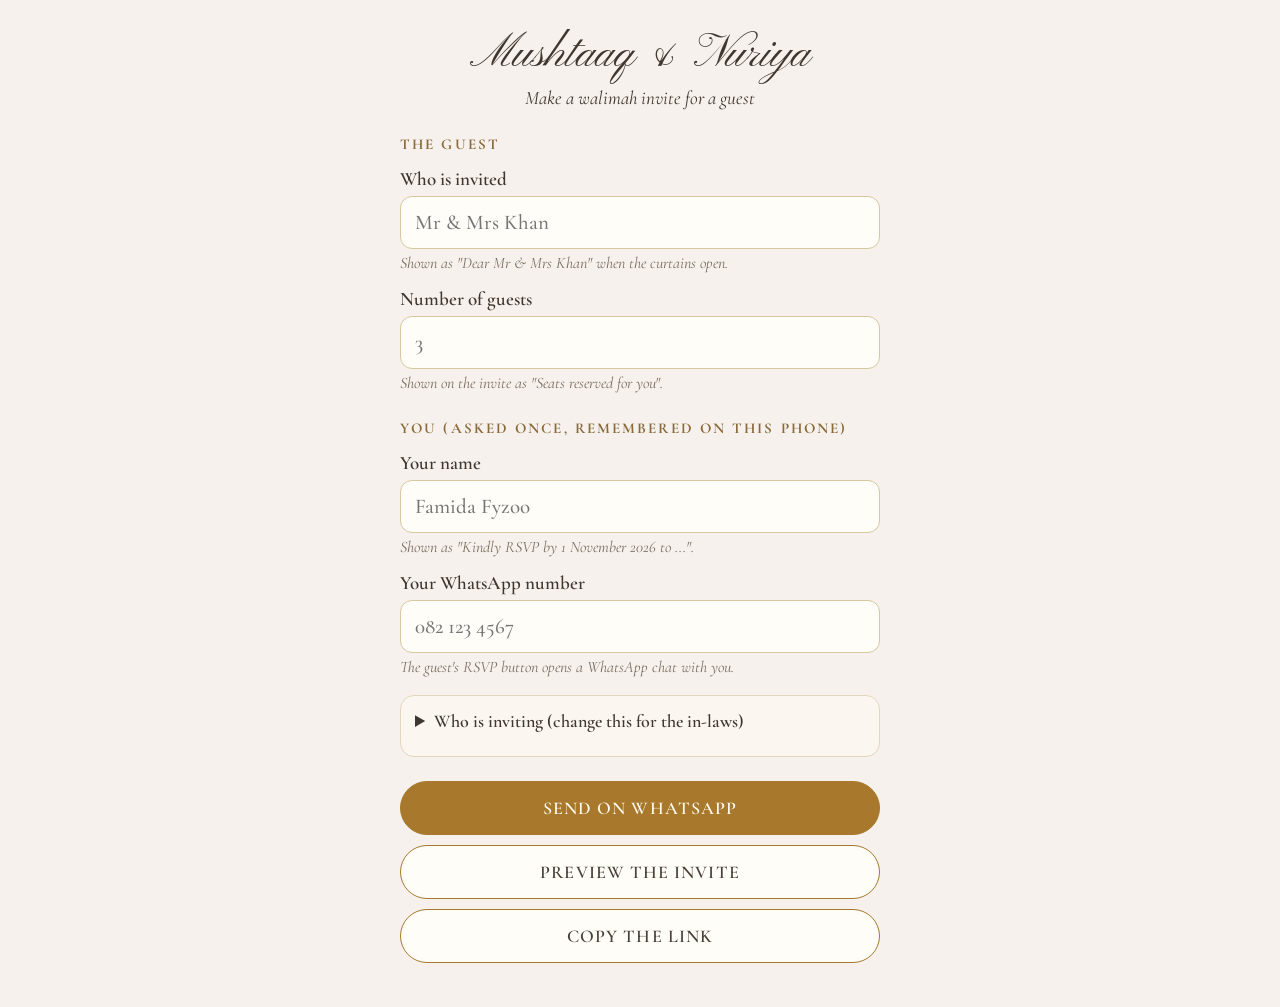
==== make.html @ f54896b0 "Walimah invite: the guest page, the invite maker and the film" ====
<!doctype html><html><head><meta charset="utf-8"><meta name="viewport" content="width=device-width,initial-scale=1"><meta name="robots" content="noindex,nofollow"><link rel="icon" href="data:image/svg+xml,%3Csvg xmlns=%22http://www.w3.org/2000/svg%22 viewBox=%220 0 100 100%22%3E%3Ctext y=%22.9em%22 font-size=%2290%22%3E%F0%9F%8C%B8%3C/text%3E%3C/svg%3E">
<title>Make a walimah invite</title>
<link href="https://fonts.googleapis.com/css2?family=Pinyon+Script&family=Cormorant+Garamond:ital,wght@0,500;0,600;1,500&display=swap" rel="stylesheet">
<style>
body{margin:0;background:#f6f1ec;font-family:'Cormorant Garamond',serif;color:#3f3631;font-size:19px}
.w{max-width:480px;margin:0 auto;padding:26px 20px 44px}
h1{font-family:'Pinyon Script',cursive;font-weight:400;font-size:46px;margin:0;text-align:center}
p.s{text-align:center;margin:2px 0 20px;font-style:italic;font-size:19px}
h2{font-size:15px;letter-spacing:.14em;text-transform:uppercase;margin:26px 0 4px;color:#8a6a3a}
label{display:block;font-weight:600;font-size:19px;margin:14px 0 6px}
input{width:100%;box-sizing:border-box;font:500 21px 'Cormorant Garamond',serif;padding:13px 14px;border:1px solid #d8c79f;border-radius:12px;background:#fffdf8;color:#2f2621}
small{display:block;font-style:italic;color:#7a6d62;margin-top:4px;font-size:16px}
details{margin-top:18px;border:1px solid #e3d6bd;border-radius:14px;padding:4px 14px 14px;background:#fbf7f0}
summary{cursor:pointer;font-weight:600;padding:10px 0;font-size:18px}
.btns{display:grid;gap:10px;margin-top:24px}
a.b,button.b{display:block;text-align:center;font:600 18px 'Cormorant Garamond',serif;letter-spacing:.06em;text-transform:uppercase;padding:15px;border-radius:999px;text-decoration:none;border:1px solid #a8792c;color:#4a403a;background:#fffdf8;cursor:pointer}
a.wa{background:#a8792c;color:#fffaf0}
#ok{display:none;text-align:center;font-style:italic;margin-top:8px;word-break:break-all}
.reset{background:none;border:0;color:#8a6a3a;font:italic 16px 'Cormorant Garamond',serif;text-decoration:underline;cursor:pointer;padding:6px 0}
</style></head><body><div class="w">
<h1>Mushtaaq &amp; Nuriya</h1><p class="s">Make a walimah invite for a guest</p>
<h2>The guest</h2>
<label for="to">Who is invited</label><input id="to" placeholder="Mr &amp; Mrs Khan" autocomplete="off"><small>Shown as "Dear Mr &amp; Mrs Khan" when the curtains open.</small>
<label for="seats">Number of guests</label><input id="seats" inputmode="numeric" placeholder="3"><small>Shown on the invite as "Seats reserved for you".</small>
<h2>You (asked once, remembered on this phone)</h2>
<label for="rsvp">Your name</label><input id="rsvp" placeholder="Famida Fyzoo"><small>Shown as "Kindly RSVP by 1 November 2026 to ...".</small>
<label for="tel">Your WhatsApp number</label><input id="tel" inputmode="tel" placeholder="082 123 4567"><small>The guest's RSVP button opens a WhatsApp chat with you.</small>
<details id="who"><summary>Who is inviting (change this for the in-laws)</summary>
<label for="host">Hosts</label><input id="host">
<label for="l1">Invitation, line 1</label><input id="l1">
<label for="l2">Invitation, line 2</label><input id="l2">
<label for="sig">Signed</label><input id="sig">
<button class="reset" id="reset" type="button">Put back the Fyzoo wording</button>
</details>
<div class="btns"><a class="b wa" id="send" href="#">Send on WhatsApp</a><a class="b" id="view" href="#" target="_blank">Preview the invite</a><button class="b" id="copy">Copy the link</button></div>
<div id="ok"></div>
</div><script>
const D = { host: "Mr & Mrs Fyzoo", l1: "cordially invite you to the Walimah", l2: "of their son", sig: "The Fyzoo Family" };
const kept = ["rsvp", "tel", "host", "l1", "l2", "sig"], all = ["to", "seats", ...kept];
const $ = (k) => document.getElementById(k);
for (const k of kept) { const v = localStorage.getItem("walimah-" + k); $(k).value = v !== null ? v : (D[k] || ""); }
const link = () => { const u = new URL("index.html", location.href);
  for (const k of all) { const v = $(k).value.trim(); if (v && v !== D[k]) u.searchParams.set(k, v); else if (!v && D[k]) u.searchParams.set(k, ""); }
  return u.toString(); };
const upd = () => { for (const k of kept) localStorage.setItem("walimah-" + k, $(k).value.trim());
  const to = $("to").value.trim();
  const msg = "Assalamu alaikum" + (to ? " " + to : "") + ". With great joy we invite you to the walimah of Muhammed Mushtaaq & Nuriya on Sunday 13 December 2026, after Maghrib, in Laudium. Tap to open your invitation: " + link();
  $("send").href = "https://wa.me/?text=" + encodeURIComponent(msg); $("view").href = link(); };
all.forEach((k) => $(k).addEventListener("input", upd)); upd();
$("reset").onclick = () => { for (const k of ["host", "l1", "l2", "sig"]) $(k).value = D[k]; upd(); };
$("copy").onclick = async () => { const ok = $("ok"); try { await navigator.clipboard.writeText(link()); ok.textContent = "Link copied."; } catch (e) { ok.textContent = link(); } ok.style.display = "block"; };
</script></body></html>
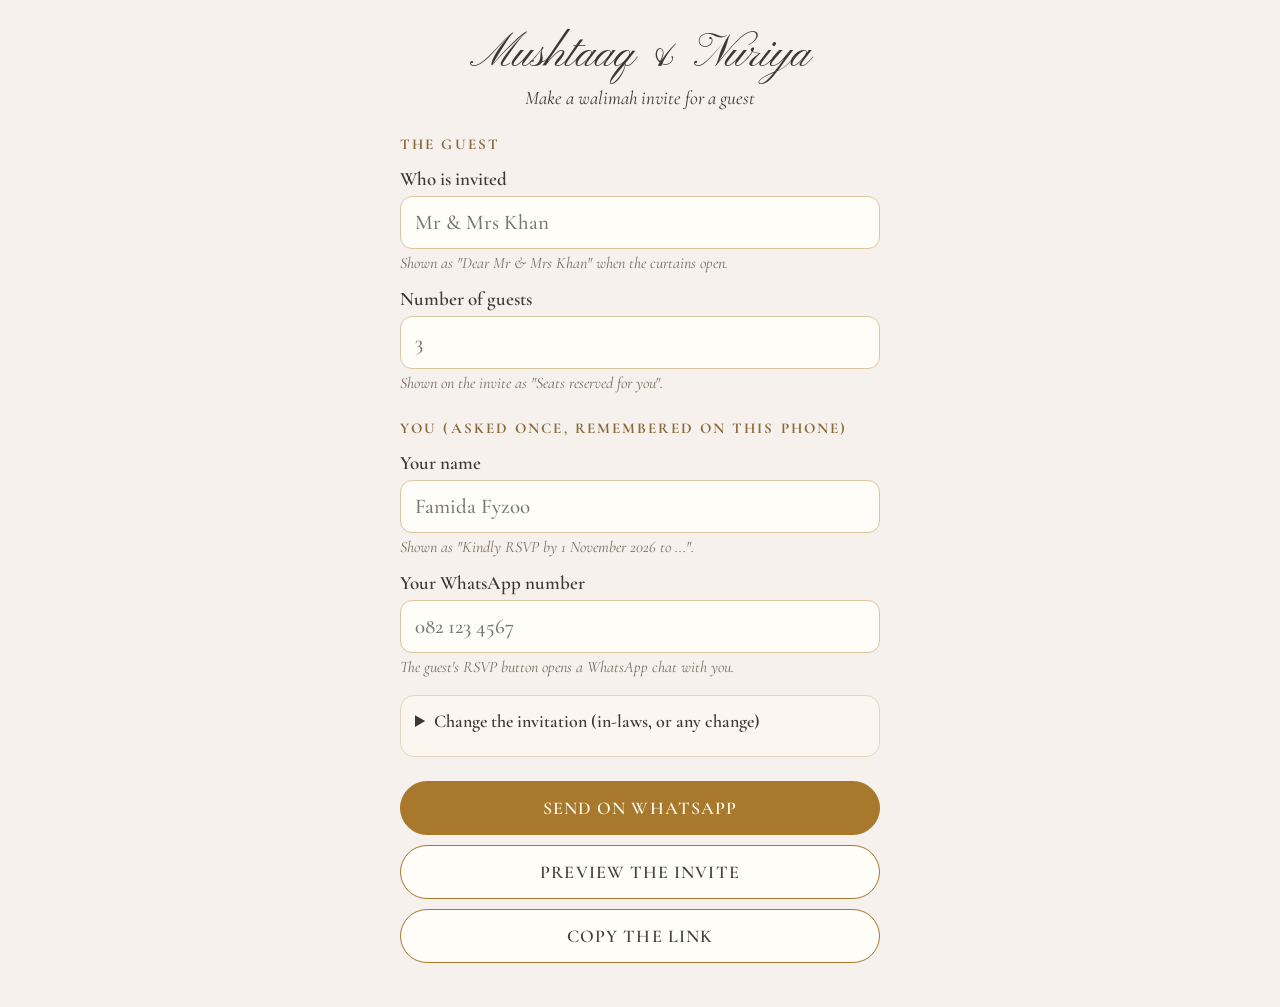
==== commit 5a47fddf: "Everything editable, flower stands, no text cut off" ====
--- a/make.html
+++ b/make.html
@@ -25,18 +25,38 @@
 <h2>You (asked once, remembered on this phone)</h2>
 <label for="rsvp">Your name</label><input id="rsvp" placeholder="Famida Fyzoo"><small>Shown as "Kindly RSVP by 1 November 2026 to ...".</small>
 <label for="tel">Your WhatsApp number</label><input id="tel" inputmode="tel" placeholder="082 123 4567"><small>The guest's RSVP button opens a WhatsApp chat with you.</small>
-<details id="who"><summary>Who is inviting (change this for the in-laws)</summary>
+<details id="who"><summary>Change the invitation (in-laws, or any change)</summary>
+<small>Everything you change here is remembered on this phone. The ayahs and their meanings stay as they are.</small>
+<h2>Who is inviting</h2>
 <label for="host">Hosts</label><input id="host">
 <label for="l1">Invitation, line 1</label><input id="l1">
 <label for="l2">Invitation, line 2</label><input id="l2">
+<h2>The couple</h2>
+<label for="groom">First name on the board</label><input id="groom">
+<label for="bride">Second name on the board</label><input id="bride">
+<label for="short1">First name on the curtains</label><input id="short1">
+<label for="short2">Second name on the curtains</label><input id="short2">
+<label for="welcome">Words above the names on the curtains</label><input id="welcome">
+<h2>Date and time</h2>
+<label for="day">Day</label><input id="day">
+<label for="date">Date</label><input id="date">
+<label for="year">Year</label><input id="year">
+<label for="time">Time</label><input id="time">
+<label for="rsvpby">RSVP by</label><input id="rsvpby">
+<h2>Venue and dress</h2>
+<label for="venue1">Venue, line 1</label><input id="venue1">
+<label for="venue2">Venue, line 2</label><input id="venue2"><small>The guest's Directions button searches for these two lines.</small>
+<label for="dress">Dress code</label><input id="dress">
+<h2>The ending</h2>
+<label for="closing">Closing words</label><input id="closing">
 <label for="sig">Signed</label><input id="sig">
-<button class="reset" id="reset" type="button">Put back the Fyzoo wording</button>
+<button class="reset" id="reset" type="button">Put back the original wording</button>
 </details>
 <div class="btns"><a class="b wa" id="send" href="#">Send on WhatsApp</a><a class="b" id="view" href="#" target="_blank">Preview the invite</a><button class="b" id="copy">Copy the link</button></div>
 <div id="ok"></div>
-</div><script>
-const D = { host: "Mr & Mrs Fyzoo", l1: "cordially invite you to the Walimah", l2: "of their son", sig: "The Fyzoo Family" };
-const kept = ["rsvp", "tel", "host", "l1", "l2", "sig"], all = ["to", "seats", ...kept];
+</div><script src="anim3.js"></script><script>
+const D = INVITE.D; // the same defaults as the invite itself
+const kept = ["rsvp", "tel", ...Object.keys(D)], all = ["to", "seats", ...kept];
 const $ = (k) => document.getElementById(k);
 for (const k of kept) { const v = localStorage.getItem("walimah-" + k); $(k).value = v !== null ? v : (D[k] || ""); }
 const link = () => { const u = new URL("index.html", location.href);
@@ -44,9 +64,10 @@
   return u.toString(); };
 const upd = () => { for (const k of kept) localStorage.setItem("walimah-" + k, $(k).value.trim());
   const to = $("to").value.trim();
-  const msg = "Assalamu alaikum" + (to ? " " + to : "") + ". With great joy we invite you to the walimah of Muhammed Mushtaaq & Nuriya on Sunday 13 December 2026, after Maghrib, in Laudium. Tap to open your invitation: " + link();
+  const f = (k) => $(k).value.trim() || D[k];
+  const msg = "Assalamu alaikum" + (to ? " " + to : "") + ". With great joy we invite you to the walimah of " + f("groom") + " & " + f("bride") + " on " + f("day") + " " + f("date") + " " + f("year") + ", " + f("time") + ", at " + f("venue1") + ", " + f("venue2") + ". Tap to open your invitation: " + link();
   $("send").href = "https://wa.me/?text=" + encodeURIComponent(msg); $("view").href = link(); };
 all.forEach((k) => $(k).addEventListener("input", upd)); upd();
-$("reset").onclick = () => { for (const k of ["host", "l1", "l2", "sig"]) $(k).value = D[k]; upd(); };
+$("reset").onclick = () => { for (const k of Object.keys(D)) $(k).value = D[k]; upd(); };
 $("copy").onclick = async () => { const ok = $("ok"); try { await navigator.clipboard.writeText(link()); ok.textContent = "Link copied."; } catch (e) { ok.textContent = link(); } ok.style.display = "block"; };
 </script></body></html>
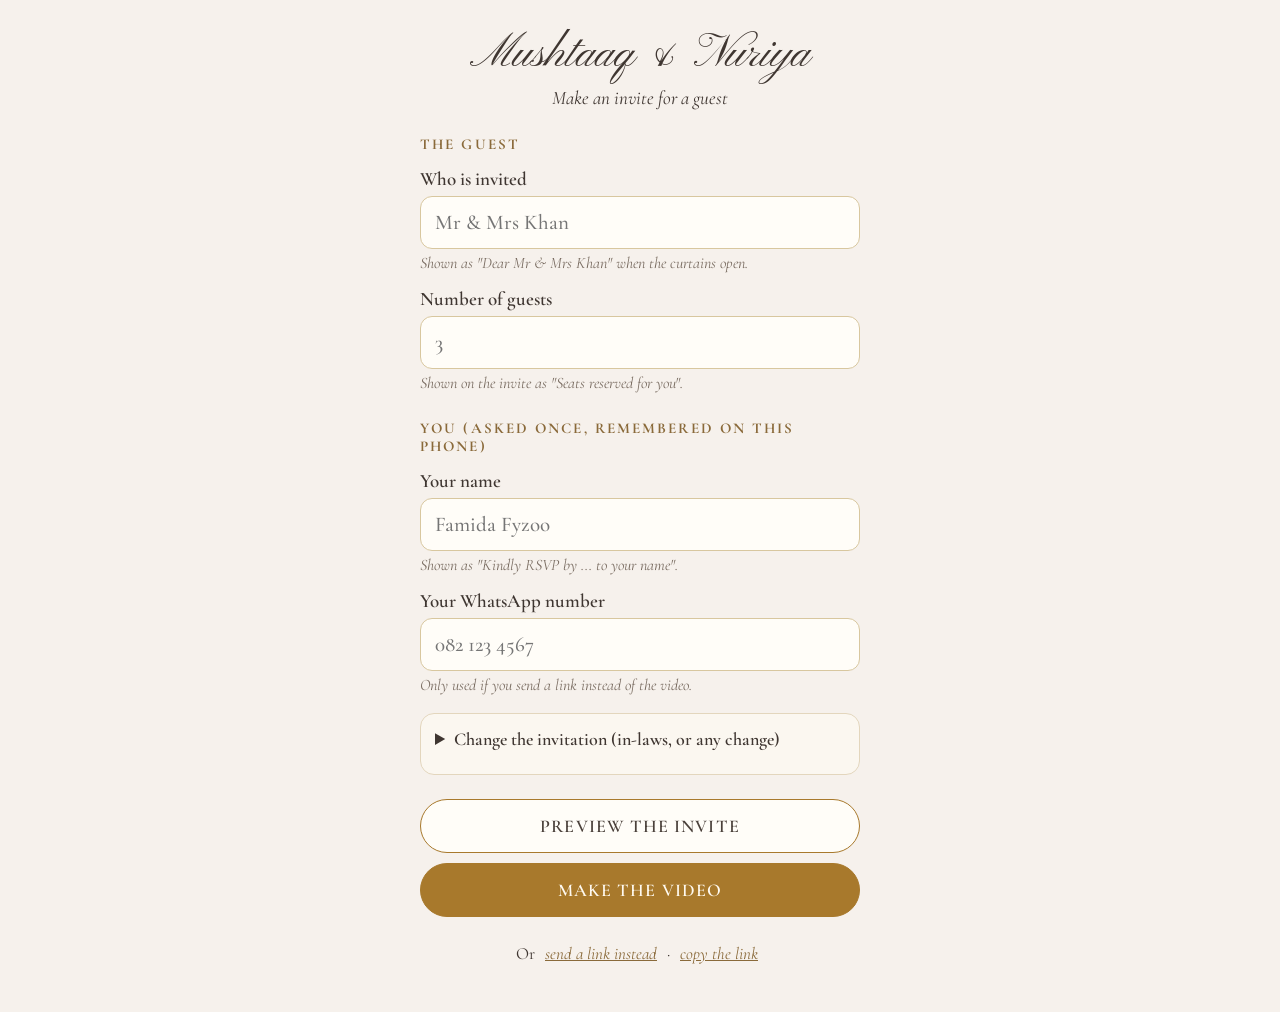
==== commit 7ab76a57: "Make the video on the phone (preview, download, send the file), in-laws' wedding wording, Mr & Mrs l" ====
--- a/make.html
+++ b/make.html
@@ -1,6 +1,6 @@
 <!doctype html><html><head><meta charset="utf-8"><meta name="viewport" content="width=device-width,initial-scale=1"><meta name="robots" content="noindex,nofollow"><link rel="icon" href="data:image/svg+xml,%3Csvg xmlns=%22http://www.w3.org/2000/svg%22 viewBox=%220 0 100 100%22%3E%3Ctext y=%22.9em%22 font-size=%2290%22%3E%F0%9F%8C%B8%3C/text%3E%3C/svg%3E">
-<title>Make a walimah invite</title>
-<link href="https://fonts.googleapis.com/css2?family=Pinyon+Script&family=Cormorant+Garamond:ital,wght@0,500;0,600;1,500&display=swap" rel="stylesheet">
+<title>Make an invite</title>
+<link href="https://fonts.googleapis.com/css2?family=Scheherazade+New:wght@400;600&family=Pinyon+Script&family=Cormorant+Garamond:ital,wght@0,400;0,500;0,600;1,400;1,500;1,600&family=Cinzel:wght@400;500;600&family=Playfair+Display&display=block" rel="stylesheet"><link rel="stylesheet" href="anim3.css">
 <style>
 body{margin:0;background:#f6f1ec;font-family:'Cormorant Garamond',serif;color:#3f3631;font-size:19px}
 .w{max-width:480px;margin:0 auto;padding:26px 20px 44px}
@@ -9,24 +9,35 @@
 h2{font-size:15px;letter-spacing:.14em;text-transform:uppercase;margin:26px 0 4px;color:#8a6a3a}
 label{display:block;font-weight:600;font-size:19px;margin:14px 0 6px}
 input{width:100%;box-sizing:border-box;font:500 21px 'Cormorant Garamond',serif;padding:13px 14px;border:1px solid #d8c79f;border-radius:12px;background:#fffdf8;color:#2f2621}
+input.need{border-color:#c0392b;background:#fff6f4}
 small{display:block;font-style:italic;color:#7a6d62;margin-top:4px;font-size:16px}
+small.warn{color:#b03a2e;font-weight:600}
 details{margin-top:18px;border:1px solid #e3d6bd;border-radius:14px;padding:4px 14px 14px;background:#fbf7f0}
 summary{cursor:pointer;font-weight:600;padding:10px 0;font-size:18px}
+.presets{display:grid;grid-template-columns:1fr 1fr;gap:8px;margin:8px 0 4px}
 .btns{display:grid;gap:10px;margin-top:24px}
-a.b,button.b{display:block;text-align:center;font:600 18px 'Cormorant Garamond',serif;letter-spacing:.06em;text-transform:uppercase;padding:15px;border-radius:999px;text-decoration:none;border:1px solid #a8792c;color:#4a403a;background:#fffdf8;cursor:pointer}
-a.wa{background:#a8792c;color:#fffaf0}
+a.b,button.b{display:block;width:100%;box-sizing:border-box;text-align:center;font:600 18px 'Cormorant Garamond',serif;letter-spacing:.06em;text-transform:uppercase;padding:15px;border-radius:999px;text-decoration:none;border:1px solid #a8792c;color:#4a403a;background:#fffdf8;cursor:pointer}
+.presets button.b{font-size:15px;padding:12px 8px;letter-spacing:.03em}
+a.wa,button.wa{background:#a8792c;color:#fffaf0}
+button.b:disabled{opacity:.5}
+#progress{display:none;margin-top:14px;text-align:center;font-style:italic}
+#bar{height:10px;border-radius:99px;background:#eadfca;overflow:hidden;margin:8px 0}#bar i{display:block;height:100%;width:0;background:#a8792c;transition:width .3s}
+#result{display:none;margin-top:16px}
+#result video{width:100%;border-radius:14px;background:#000;display:block}
 #ok{display:none;text-align:center;font-style:italic;margin-top:8px;word-break:break-all}
+.alt{margin-top:22px;text-align:center;font-size:17px}.alt a,.alt button{color:#8a6a3a;background:none;border:0;font:italic 17px 'Cormorant Garamond',serif;text-decoration:underline;cursor:pointer;padding:4px 6px}
 .reset{background:none;border:0;color:#8a6a3a;font:italic 16px 'Cormorant Garamond',serif;text-decoration:underline;cursor:pointer;padding:6px 0}
 </style></head><body><div class="w">
-<h1>Mushtaaq &amp; Nuriya</h1><p class="s">Make a walimah invite for a guest</p>
+<h1>Mushtaaq &amp; Nuriya</h1><p class="s">Make an invite for a guest</p>
 <h2>The guest</h2>
 <label for="to">Who is invited</label><input id="to" placeholder="Mr &amp; Mrs Khan" autocomplete="off"><small>Shown as "Dear Mr &amp; Mrs Khan" when the curtains open.</small>
 <label for="seats">Number of guests</label><input id="seats" inputmode="numeric" placeholder="3"><small>Shown on the invite as "Seats reserved for you".</small>
 <h2>You (asked once, remembered on this phone)</h2>
-<label for="rsvp">Your name</label><input id="rsvp" placeholder="Famida Fyzoo"><small>Shown as "Kindly RSVP by 1 November 2026 to ...".</small>
-<label for="tel">Your WhatsApp number</label><input id="tel" inputmode="tel" placeholder="082 123 4567"><small>The guest's RSVP button opens a WhatsApp chat with you.</small>
+<label for="rsvp">Your name</label><input id="rsvp" placeholder="Famida Fyzoo"><small>Shown as "Kindly RSVP by ... to your name".</small>
+<label for="tel">Your WhatsApp number</label><input id="tel" inputmode="tel" placeholder="082 123 4567"><small>Only used if you send a link instead of the video.</small>
 <details id="who"><summary>Change the invitation (in-laws, or any change)</summary>
-<small>Everything you change here is remembered on this phone. The ayahs and their meanings stay as they are.</small>
+<small>Pick a starting point, then change anything. It's remembered on this phone. The ayahs and their meanings stay as they are.</small>
+<div class="presets"><button class="b" type="button" id="pFyzoo">Our walimah (Fyzoo)</button><button class="b" type="button" id="pAlli">The wedding (Alli)</button></div>
 <h2>Who is inviting</h2>
 <label for="host">Hosts</label><input id="host">
 <label for="l1">Invitation, line 1</label><input id="l1">
@@ -34,6 +45,8 @@
 <h2>The couple</h2>
 <label for="groom">First name on the board</label><input id="groom">
 <label for="bride">Second name on the board</label><input id="bride">
+<label for="note2a">Under the second name, line 1</label><input id="note2a"><small>For example "daughter of" or "son of".</small>
+<label for="note2b">Under the second name, line 2</label><input id="note2b"><small>For example "Mr &amp; Mrs Alli". Same size as the hosts.</small>
 <label for="short1">First name on the curtains</label><input id="short1">
 <label for="short2">Second name on the curtains</label><input id="short2">
 <label for="welcome">Words above the names on the curtains</label><input id="welcome">
@@ -45,29 +58,55 @@
 <label for="rsvpby">RSVP by</label><input id="rsvpby">
 <h2>Venue and dress</h2>
 <label for="venue1">Venue, line 1</label><input id="venue1">
-<label for="venue2">Venue, line 2</label><input id="venue2"><small>The guest's Directions button searches for these two lines.</small>
+<label for="venue2">Venue, line 2</label><input id="venue2">
 <label for="dress">Dress code</label><input id="dress">
 <h2>The ending</h2>
 <label for="closing">Closing words</label><input id="closing">
 <label for="sig">Signed</label><input id="sig">
-<button class="reset" id="reset" type="button">Put back the original wording</button>
+<small class="warn" id="need" style="display:none">Fill in the red boxes before you make the video.</small>
+<button class="reset" id="reset" type="button">Put back our walimah wording</button>
 </details>
-<div class="btns"><a class="b wa" id="send" href="#">Send on WhatsApp</a><a class="b" id="view" href="#" target="_blank">Preview the invite</a><button class="b" id="copy">Copy the link</button></div>
+<div class="btns"><a class="b" id="view" href="#" target="_blank">Preview the invite</a><button class="b wa" id="make">Make the video</button></div>
+<div id="progress">Making the video... keep this screen open<div id="bar"><i></i></div><span id="pct">0 s of 45</span></div>
+<div id="result"><video id="out" controls playsinline></video>
+<div class="btns"><button class="b wa" id="share">Send the video on WhatsApp</button><a class="b" id="save" download>Save the video to this phone</a></div></div>
+<div class="alt">Or <a id="send" href="#">send a link instead</a> · <button id="copy">copy the link</button></div>
 <div id="ok"></div>
-</div><script src="anim3.js"></script><script>
+</div>
+<script src="anim3.js"></script><script src="maker-video.js"></script><script>
 const D = INVITE.D; // the same defaults as the invite itself
+const ALLI = { host: "Mr & Mrs Alli", l1: "cordially invite you to the wedding", l2: "of their daughter", groom: "Nuriya", bride: "Muhammad Mushtaaq", note2a: "son of", note2b: "Mr & Mrs Fyzoo",
+  short1: "Nuriya", short2: "Mushtaaq", welcome: "Welcome to the wedding of", day: "Saturday", date: "12 December", year: "2026", time: "", venue1: "", venue2: "", sig: "The Alli Family" };
 const kept = ["rsvp", "tel", ...Object.keys(D)], all = ["to", "seats", ...kept];
 const $ = (k) => document.getElementById(k);
 for (const k of kept) { const v = localStorage.getItem("walimah-" + k); $(k).value = v !== null ? v : (D[k] || ""); }
-const link = () => { const u = new URL("index.html", location.href);
-  for (const k of all) { const v = $(k).value.trim(); if (v && v !== D[k]) u.searchParams.set(k, v); else if (!v && D[k]) u.searchParams.set(k, ""); }
-  return u.toString(); };
+// the words for the invite: anything that differs from our walimah wording (an emptied box shows nothing)
+const words = () => { const o = {}; for (const k of all) { if (k === "tel") continue; const v = $(k).value.trim(); if (v && v !== D[k]) o[k] = v; else if (!v && D[k]) o[k] = ""; } return o; };
+const link = () => { const u = new URL("index.html", location.href); const o = words(); for (const k in o) u.searchParams.set(k, o[k]); const t = $("tel").value.trim(); if (t) u.searchParams.set("tel", t); return u.toString(); };
+const f = (k) => $(k).value.trim() || D[k];
+const message = () => { const to = $("to").value.trim(); return "Assalamu alaikum" + (to ? " " + to : "") + ". With great joy we invite you to the " + (/wedding/i.test(f("l1")) ? "wedding" : "walimah") + " of " + f("groom") + " & " + f("bride") + " on " + f("day") + " " + f("date") + " " + f("year") + ($("time").value.trim() ? ", " + $("time").value.trim() : "") + ($("venue1").value.trim() ? ", at " + $("venue1").value.trim() + ($("venue2").value.trim() ? ", " + $("venue2").value.trim() : "") : "") + "."; };
 const upd = () => { for (const k of kept) localStorage.setItem("walimah-" + k, $(k).value.trim());
-  const to = $("to").value.trim();
-  const f = (k) => $(k).value.trim() || D[k];
-  const msg = "Assalamu alaikum" + (to ? " " + to : "") + ". With great joy we invite you to the walimah of " + f("groom") + " & " + f("bride") + " on " + f("day") + " " + f("date") + " " + f("year") + ", " + f("time") + ", at " + f("venue1") + ", " + f("venue2") + ". Tap to open your invitation: " + link();
-  $("send").href = "https://wa.me/?text=" + encodeURIComponent(msg); $("view").href = link(); };
+  let missing = false; for (const k of ["time", "venue1"]) { const bad = !$(k).value.trim(); $(k).classList.toggle("need", bad); missing = missing || bad; }
+  $("need").style.display = missing ? "block" : "none";
+  $("send").href = "https://wa.me/?text=" + encodeURIComponent(message() + " Tap to open your invitation: " + link()); $("view").href = link(); };
 all.forEach((k) => $(k).addEventListener("input", upd)); upd();
-$("reset").onclick = () => { for (const k of Object.keys(D)) $(k).value = D[k]; upd(); };
+const fill = (o) => { for (const k of Object.keys(D)) $(k).value = k in o ? o[k] : D[k]; upd(); };
+$("reset").onclick = () => fill({}); $("pFyzoo").onclick = () => fill({}); $("pAlli").onclick = () => { fill(ALLI); $("who").open = true; $("time").focus(); };
 $("copy").onclick = async () => { const ok = $("ok"); try { await navigator.clipboard.writeText(link()); ok.textContent = "Link copied."; } catch (e) { ok.textContent = link(); } ok.style.display = "block"; };
+// make the video on this phone, then send the file itself
+let file = null;
+$("make").onclick = async () => {
+  MAKER.prime(); // inside the tap, so the music can be recorded
+  $("make").disabled = true; $("result").style.display = "none"; $("progress").style.display = "block";
+  try {
+    const r = await MAKER.record(words(), (p) => { $("bar").firstChild.style.width = (p * 100).toFixed(0) + "%"; $("pct").textContent = Math.round(p * INVITE.DUR) + " s of " + INVITE.DUR; });
+    const to = $("to").value.trim() || "guest";
+    file = new File([r.blob], ("Invitation - " + to).replace(/[^\w &'.,-]/g, "") + "." + r.ext, { type: r.type });
+    const url = URL.createObjectURL(r.blob); $("out").src = url; $("save").href = url; $("save").download = file.name;
+    $("share").style.display = navigator.canShare && navigator.canShare({ files: [file] }) ? "block" : "none";
+    $("result").style.display = "block"; $("progress").style.display = "none"; $("result").scrollIntoView({ behavior: "smooth" });
+  } catch (e) { $("progress").textContent = "Sorry, that didn't work: " + e.message; }
+  $("make").disabled = false;
+};
+$("share").onclick = async () => { try { await navigator.share({ files: [file], text: message() }); } catch (e) {} };
 </script></body></html>
--- a/anim3.css
+++ b/anim3.css
@@ -0,0 +1,72 @@
+/* Walima invite v3 (2026-10-25): the projected welcome on the curtains and the black invitation on the glossy board, after
+   the BYMIRFY ballroom reel. Shared by render3.html (the MP4) and the web page. Frame 1080 x 1920. */
+*{margin:0;padding:0;box-sizing:border-box}
+#stage{position:relative;width:1080px;height:1920px;overflow:hidden;background:#f3eee9}
+#bg{position:absolute;left:0;top:0;width:1080px;height:1920px;object-fit:cover;display:block}
+.still{position:absolute;left:0;top:-7.5px;width:1080px;height:1935px;display:block}
+#w1,#w4{position:absolute;left:0;top:0;width:1080px;height:1920px;transform-origin:0 0}
+#fx,#vig{position:absolute;inset:0;pointer-events:none}
+#vig{background:radial-gradient(ellipse at 50% 45%,rgba(0,0,0,0) 60%,rgba(60,40,40,.14) 100%)}
+
+/* the names: projected light on the closed curtains (and the monogram on the floor), then ink with a white halo once the
+   curtains open onto the bright hall, so they stay readable the whole way in */
+#inkwrap{position:absolute;left:0;top:0;width:1080px;height:1920px;transform-origin:0 0;pointer-events:none}
+.names{position:absolute;inset:0;pointer-events:none}
+.names.glow{mix-blend-mode:screen}
+.names .on{position:absolute;left:0;right:0;text-align:center}
+.names.glow .on{color:rgba(255,250,246,.95);filter:blur(.5px);
+  text-shadow:0 0 5px rgba(255,255,255,.95),0 0 18px rgba(255,244,240,.75),0 0 46px rgba(255,236,232,.45)}
+.names.ink .on{color:#6b3a42;text-shadow:0 0 8px rgba(255,255,255,.95),0 0 22px rgba(255,255,255,.9),0 0 48px rgba(255,255,255,.75)}
+.names .caps{font-family:'Cinzel',serif;letter-spacing:.3em;padding-left:.3em;line-height:1.5;color:inherit}
+.names .sc{font-family:'Pinyon Script',cursive;line-height:1;color:inherit}
+.names .it{font-family:'Cormorant Garamond',serif;font-style:italic;color:inherit}
+/* the floor gobo: gold monogram light inside a double ring, lying on the floor in perspective, turning very slowly */
+#floor{position:absolute;left:190px;top:1450px;width:700px;height:500px;pointer-events:none;transform:perspective(760px) rotateX(63deg);transform-origin:50% 50%}
+#floor>*{position:absolute;left:50%;top:50%;transform:translate(-50%,-50%) rotate(var(--spin,0deg))}
+#floor .pool{width:560px;height:560px;border-radius:50%;background:radial-gradient(circle,rgba(255,222,160,.55) 0%,rgba(255,214,150,.28) 45%,rgba(255,214,150,0) 70%)}
+#floor .ring{width:420px;height:420px;border-radius:50%;border:3px solid rgba(190,140,55,.9);box-shadow:0 0 18px rgba(255,200,110,.8),inset 0 0 18px rgba(255,200,110,.6)}
+#floor .ring.r2{width:384px;height:384px;border-width:1.5px}
+#floor .gm .mono{color:#b07f2a;filter:drop-shadow(0 0 4px rgba(255,214,140,.95)) drop-shadow(0 0 16px rgba(255,196,110,.7))}
+#floor .gm .mono .n{color:#c79a45}
+#bloom{position:absolute;inset:0;pointer-events:none;opacity:0;background:radial-gradient(ellipse at 50% 42%,rgba(255,252,246,1) 0%,rgba(255,248,240,.7) 50%,rgba(255,244,236,.3) 100%)}
+.glint{position:absolute;width:34px;height:34px;opacity:0;pointer-events:none;background:
+  radial-gradient(circle,rgba(255,250,230,1) 0%,rgba(255,236,180,.9) 12%,rgba(255,220,150,0) 40%),
+  linear-gradient(90deg,transparent 46%,rgba(255,244,210,.95) 50%,transparent 54%),
+  linear-gradient(0deg,transparent 46%,rgba(255,244,210,.95) 50%,transparent 54%)}
+
+/* the board: the glossy panel's inner gold frame in s4c-board-close.png (left 293.2, top 487.5, 537.2 x 885.9 in the 1080-wide
+   frame), laid out at the earlier board's 490.8 px width and scaled up to fit, so the type sizes carry over */
+#board{position:absolute;left:293.2px;top:487.5px;width:490.8px;height:809.4px;transform:scale(1.0945);transform-origin:0 0}
+.page{position:absolute;inset:0;padding:24px 22px 60px;display:flex;flex-direction:column;align-items:center;justify-content:center;text-align:center;opacity:0}
+.ln{display:block;white-space:nowrap}
+.wrap{white-space:normal}
+.ar{font-family:'Scheherazade New',serif;direction:rtl;color:#1d1916;line-height:1.7}
+.caps{font-family:'Cinzel',serif;letter-spacing:.14em;color:#1d1916}
+.it{font-family:'Cormorant Garamond',serif;font-style:italic;font-weight:500;color:#1f1a17}
+.sc{font-family:'Pinyon Script',cursive;color:#141110;line-height:1.05}
+.soft{color:#6d625b}
+.rule{width:120px;height:1px;background:#8d8178;position:relative}
+.rule:after{content:"";position:absolute;left:50%;top:-3px;width:6px;height:6px;margin-left:-3px;transform:rotate(45deg);background:#8d8178}
+
+/* the M N monogram from the family's card: a tall high-contrast M with a script N crossing it */
+.mono{position:relative;display:inline-block}
+.mono .m{font-family:'Playfair Display',serif;font-weight:400;line-height:1}
+.mono .n{font-family:'Pinyon Script',cursive;position:absolute;line-height:1}
+#board .mono{color:#5f5853}
+
+/* the gold foil (v3.2): a warm metallic gradient clipped to the letters, a soft glow, a light band that sweeps across */
+.gold{background:linear-gradient(100deg,#6b4b14 0%,#94691f 34%,#c49a45 46%,#e2c071 50%,#c49a45 54%,#94691f 66%,#6b4b14 100%);
+  background-size:260% 100%;background-position:115% 0;-webkit-background-clip:text;background-clip:text;color:transparent!important}
+.gover{position:absolute;left:0;right:0;top:0;bottom:0;opacity:0;filter:drop-shadow(0 0 3px rgba(255,214,140,.9)) drop-shadow(0 0 12px rgba(255,196,110,.55))}
+.goldm .mono,.gover.goldm .mono{color:#a97c2c}
+.gover.goldm{background:none}
+
+/* v3.5: a page's lines sit in .inner, which scales down as a whole if a long entry makes the page too tall */
+.inner{width:100%;display:flex;flex-direction:column;align-items:center;transform-origin:50% 50%}
+.anchor{position:relative;display:inline-block}
+
+/* v3.6: his NM monogram from monogram.png. The image is the mask; its own carved shading is multiplied onto the colour */
+.monoimg{display:inline-block;vertical-align:middle;-webkit-mask:url(monogram.png) center/contain no-repeat;mask:url(monogram.png) center/contain no-repeat;
+  background:url(monogram.png) center/contain no-repeat,#6a625c;background-blend-mode:multiply}
+.goldm .monoimg,.gover.goldm .monoimg,#floor .gm .monoimg{background:url(monogram.png) center/contain no-repeat,linear-gradient(135deg,#6b4b14 0%,#a97c2c 35%,#e2c071 52%,#b88a35 68%,#6b4b14 100%);background-blend-mode:multiply}
+#floor .gm .monoimg{filter:drop-shadow(0 0 4px rgba(255,214,140,.95)) drop-shadow(0 0 16px rgba(255,196,110,.7))}
